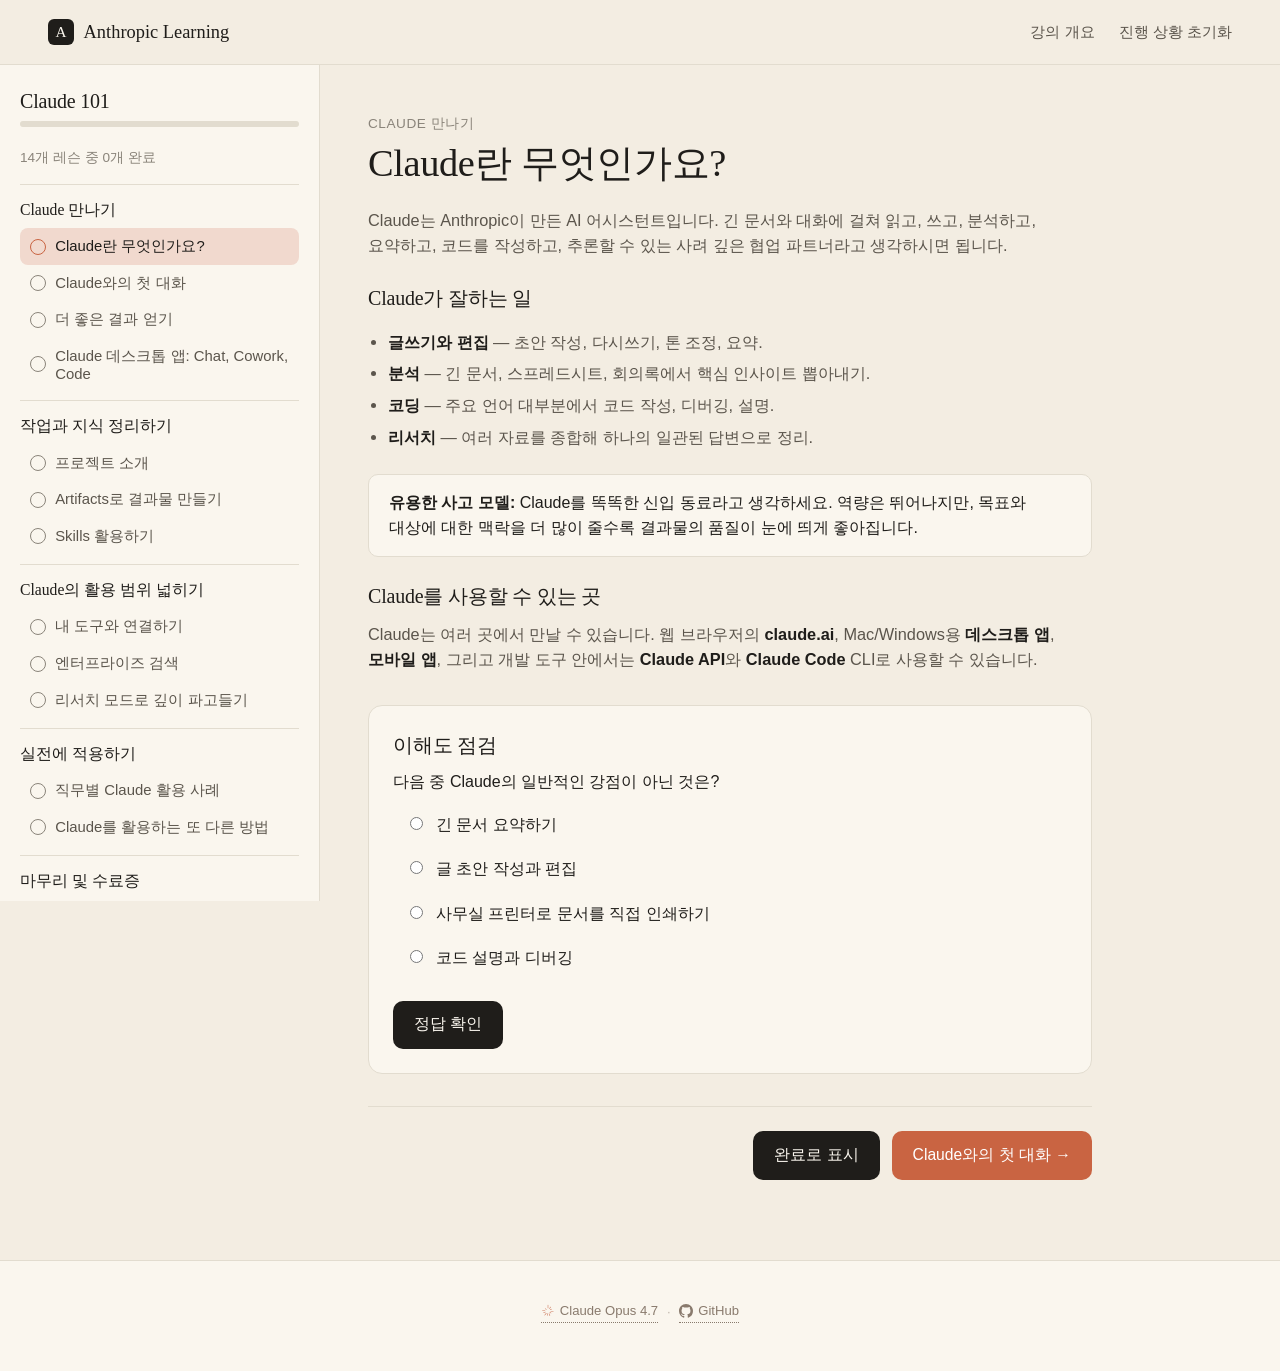
==== course.html @ cd1fbd29 "Initial commit: Claude 101 Korean course site A static, self-paced Korean introduction to using Clau" ====
<!doctype html>
<html lang="ko">
<head>
  <meta charset="utf-8" />
  <meta name="viewport" content="width=device-width, initial-scale=1" />
  <title>Claude 101 — 강의</title>
  <link rel="stylesheet" href="css/styles.css" />
</head>
<body>
  <header class="nav">
    <a class="brand" href="index.html">
      <span class="brand-mark">A</span>
      <span>Anthropic Learning</span>
    </a>
    <nav class="nav-links">
      <a href="index.html">강의 개요</a>
      <a href="#" id="reset-progress" title="모든 진행 상황 초기화">진행 상황 초기화</a>
    </nav>
  </header>

  <main class="player">
    <aside class="sidebar" id="sidebar">
      <h2>Claude 101</h2>
      <div class="progress" aria-label="강의 진행률"><span id="progress-bar"></span></div>
      <div class="progress-text" id="progress-text">13개 레슨 중 0개 완료</div>
      <!-- js/app.js에서 채워집니다 -->
    </aside>

    <section class="lesson" id="lesson-pane">
      <!-- js/app.js에서 채워집니다 -->
    </section>
  </main>

  <footer>
    <div class="foot-mini">
      <a href="https://www.anthropic.com/news/claude-opus-4-7" target="_blank" rel="noopener" aria-label="Claude Opus 4.7 발표 페이지">
        <svg width="14" height="14" viewBox="0 0 100 100" fill="#cc785c" aria-hidden="true">
          <g>
            <rect x="48" y="6" width="4" height="24" rx="2"/>
            <rect x="48" y="14" width="4" height="18" rx="2" transform="rotate(33 50 50)"/>
            <rect x="48" y="20" width="4" height="14" rx="2" transform="rotate(62 50 50)"/>
            <rect x="48" y="10" width="4" height="22" rx="2" transform="rotate(95 50 50)"/>
            <rect x="48" y="22" width="4" height="14" rx="2" transform="rotate(125 50 50)"/>
            <rect x="48" y="12" width="4" height="20" rx="2" transform="rotate(158 50 50)"/>
            <rect x="48" y="16" width="4" height="18" rx="2" transform="rotate(190 50 50)"/>
            <rect x="48" y="10" width="4" height="22" rx="2" transform="rotate(218 50 50)"/>
            <rect x="48" y="14" width="4" height="18" rx="2" transform="rotate(248 50 50)"/>
            <rect x="48" y="8" width="4" height="22" rx="2" transform="rotate(278 50 50)"/>
            <rect x="48" y="22" width="4" height="14" rx="2" transform="rotate(310 50 50)"/>
          </g>
        </svg>
        Claude Opus 4.7
      </a>
      <span class="sep">·</span>
      <a href="https://github.com/tchung1970/claude-101" target="_blank" rel="noopener" aria-label="GitHub 저장소">
        <svg width="14" height="14" viewBox="0 0 16 16" fill="currentColor" aria-hidden="true">
          <path d="M8 0C3.58 0 0 3.58 0 8c0 3.54 2.29 6.53 5.47 7.59.4.07.55-.17.55-.38 0-.19-.01-.82-.01-1.49-2.01.37-2.53-.49-2.69-.94-.09-.23-.48-.94-.82-1.13-.28-.15-.68-.52-.01-.53.63-.01 1.08.58 1.23.82.72 1.21 1.87.87 2.33.66.07-.52.28-.87.51-1.07-1.78-.2-3.64-.89-3.64-3.95 0-.87.31-1.59.82-2.15-.08-.2-.36-1.02.08-2.12 0 0 .67-.21 2.2.82.64-.18 1.32-.27 2-.27.68 0 1.36.09 2 .27 1.53-1.04 2.2-.82 2.2-.82.44 1.1.16 1.92.08 2.12.51.56.82 1.27.82 2.15 0 3.07-1.87 3.75-3.65 3.95.29.25.54.73.54 1.48 0 1.07-.01 1.93-.01 2.2 0 .21.15.46.55.38A8.012 8.012 0 0 0 16 8c0-4.42-3.58-8-8-8z"/>
        </svg>
        GitHub
      </a>
    </div>
  </footer>

  <script src="js/curriculum.js"></script>
  <script src="js/app.js"></script>
</body>
</html>
---- css/styles.css ----
/* ---------- Design tokens ---------- */
:root {
  --bg: #f3ede2;
  --bg-elev: #faf6ee;
  --ink: #1f1d1a;
  --ink-soft: #5b554c;
  --ink-mute: #8a847a;
  --rule: #e2dccf;
  --accent: #c96442;
  --accent-ink: #ffffff;
  --accent-soft: #f1d9ce;
  --ok: #4f7a3d;
  --shadow: 0 1px 2px rgba(31, 29, 26, 0.04), 0 8px 24px rgba(31, 29, 26, 0.06);
  --radius: 14px;
  --serif: "Tiempos Headline", "Cormorant Garamond", Georgia, "Apple SD Gothic Neo", "Noto Serif KR", "Times New Roman", serif;
  --sans: -apple-system, BlinkMacSystemFont, "Apple SD Gothic Neo", "Pretendard", "Noto Sans KR", "Inter", "Segoe UI", "Malgun Gothic", Roboto, Helvetica, Arial, sans-serif;
}

/* Tighten line-height slightly for Korean text — hangul renders taller than Latin */
:lang(ko) { word-break: keep-all; line-break: strict; }

/* ---------- Reset / base ---------- */
*, *::before, *::after { box-sizing: border-box; }
html, body { margin: 0; padding: 0; }
body {
  background: var(--bg);
  color: var(--ink);
  font-family: var(--sans);
  font-size: 16px;
  line-height: 1.55;
  -webkit-font-smoothing: antialiased;
  -moz-osx-font-smoothing: grayscale;
}
a { color: var(--accent); text-decoration: none; }
a:hover { text-decoration: underline; }
img { max-width: 100%; display: block; }
button { font-family: inherit; cursor: pointer; }

h1, h2, h3, h4 { font-family: var(--serif); font-weight: 500; color: var(--ink); letter-spacing: -0.01em; }
h1 { font-size: clamp(2.2rem, 4vw, 3.4rem); line-height: 1.1; margin: 0 0 1rem; }
h2 { font-size: clamp(1.6rem, 2.4vw, 2.1rem); line-height: 1.2; margin: 2rem 0 1rem; }
h3 { font-size: 1.25rem; margin: 1.5rem 0 0.6rem; }
p  { margin: 0 0 1rem; color: var(--ink-soft); }

/* ---------- Top nav ---------- */
.nav {
  display: flex; align-items: center; justify-content: space-between;
  padding: 1.1rem clamp(1.25rem, 4vw, 3rem);
  border-bottom: 1px solid var(--rule);
  background: var(--bg);
  position: sticky; top: 0; z-index: 20;
}
.nav .brand {
  display: flex; align-items: center; gap: 0.6rem;
  font-family: var(--serif); font-size: 1.15rem; color: var(--ink);
}
.nav .brand-mark {
  width: 26px; height: 26px; border-radius: 6px;
  background: var(--ink); color: var(--bg-elev);
  display: grid; place-items: center; font-family: var(--serif); font-size: 0.95rem;
}
.nav .nav-links { display: flex; gap: 1.5rem; align-items: center; }
.nav .nav-links a { color: var(--ink-soft); font-size: 0.95rem; }
.nav .nav-links a:hover { color: var(--ink); text-decoration: none; }

/* ---------- Container ---------- */
.container { max-width: 1120px; margin: 0 auto; padding: 0 clamp(1.25rem, 4vw, 3rem); }
.container-narrow { max-width: 760px; margin: 0 auto; padding: 0 clamp(1.25rem, 4vw, 3rem); }

/* ---------- Buttons ---------- */
.btn {
  display: inline-flex; align-items: center; gap: 0.45rem;
  padding: 0.8rem 1.25rem; border-radius: 10px;
  border: 1px solid transparent;
  font-size: 0.98rem; font-weight: 500;
  transition: transform 0.05s ease, background 0.15s ease, border-color 0.15s ease;
}
.btn:active { transform: translateY(1px); }
.btn-primary { background: var(--ink); color: var(--bg-elev); }
.btn-primary:hover { background: #2a2722; text-decoration: none; }
.btn-ghost { background: transparent; color: var(--ink); border-color: var(--rule); }
.btn-ghost:hover { background: var(--bg-elev); text-decoration: none; }
.btn-accent { background: var(--accent); color: var(--accent-ink); }
.btn-accent:hover { background: #b3573a; text-decoration: none; }
.btn[disabled] { opacity: 0.5; cursor: not-allowed; }

/* ---------- Landing: hero ---------- */
.hero { padding: clamp(3rem, 7vw, 5.5rem) 0 clamp(2rem, 4vw, 3rem); }
.hero .eyebrow {
  display: inline-block; font-size: 0.8rem; letter-spacing: 0.12em; text-transform: uppercase;
  color: var(--ink-mute); margin-bottom: 1rem;
}
.hero p.lead { font-size: 1.15rem; color: var(--ink-soft); max-width: 60ch; margin-bottom: 1.75rem; }
.hero .cta-row { display: flex; gap: 0.75rem; flex-wrap: wrap; }
.hero .meta {
  display: flex; gap: 2rem; flex-wrap: wrap; margin-top: 2.25rem;
  color: var(--ink-soft); font-size: 0.95rem;
}
.hero .meta strong { color: var(--ink); font-weight: 600; display: block; font-size: 1rem; }

/* ---------- Landing: two-column ---------- */
.landing-grid {
  display: grid; gap: 2.5rem;
  grid-template-columns: 1fr;
  padding-bottom: 4rem;
}
@media (min-width: 900px) {
  .landing-grid { grid-template-columns: 1fr 380px; align-items: start; }
}

/* ---------- Curriculum card (matches screenshot) ---------- */
.curriculum-card {
  background: var(--bg-elev);
  border: 1px solid var(--rule);
  border-radius: var(--radius);
  box-shadow: var(--shadow);
  padding: 1.5rem 1.5rem 1rem;
}
.curriculum-card h3.card-title {
  font-family: var(--serif); font-size: 1.4rem; margin: 0 0 1.25rem; color: var(--ink);
}
.curriculum-card .section-title {
  font-family: var(--serif); font-weight: 500;
  font-size: 1.05rem; color: var(--ink);
  padding: 1rem 0 0.6rem;
}
.curriculum-card ul { list-style: none; padding: 0; margin: 0; }
.curriculum-card li a {
  display: flex; align-items: center; gap: 0.7rem;
  padding: 0.7rem 0; color: var(--ink); font-size: 0.96rem;
  border-top: 1px solid var(--rule);
}
.curriculum-card li:first-child a { border-top: 1px solid var(--rule); }
.curriculum-card li a:hover { color: var(--accent); text-decoration: none; }
.curriculum-card li a .play {
  color: var(--accent); font-size: 0.7rem; line-height: 1;
}

/* ---------- Sections ---------- */
.section { padding: 3rem 0; border-top: 1px solid var(--rule); }
.section h2 { margin-top: 0; }
.feature-grid {
  display: grid; gap: 1.5rem; grid-template-columns: 1fr;
  margin-top: 1.5rem;
}
@media (min-width: 720px) { .feature-grid { grid-template-columns: repeat(3, 1fr); } }
.feature {
  background: var(--bg-elev); border: 1px solid var(--rule);
  border-radius: var(--radius); padding: 1.5rem;
}
.feature h3 { margin-top: 0; }

/* ---------- Footer (matches ai-terms style) ---------- */
footer {
  padding: 40px 0 48px;
  border-top: 1px solid var(--rule);
  background: var(--bg-elev);
  margin-top: 32px;
}
footer .foot-mini {
  text-align: center;
  color: rgba(61, 40, 23, 0.6);
  font-size: 0.82rem;
  display: flex;
  align-items: center;
  justify-content: center;
  gap: 0.55rem;
  flex-wrap: wrap;
}
footer .foot-mini a {
  color: inherit;
  text-decoration: none;
  display: inline-flex;
  align-items: center;
  gap: 0.3rem;
  border-bottom: 1px dotted currentColor;
  padding-bottom: 1px;
  transition: color 0.15s ease;
}
footer .foot-mini a:hover { color: var(--accent); }
footer .foot-mini .sep { opacity: 0.5; }
footer .foot-mini svg { display: block; }

/* ---------- Course player layout ---------- */
.player {
  display: grid; grid-template-columns: 1fr;
  min-height: calc(100vh - 64px);
}
@media (min-width: 960px) {
  .player { grid-template-columns: 320px 1fr; }
}
.sidebar {
  background: var(--bg-elev);
  border-right: 1px solid var(--rule);
  padding: 1.5rem 1.25rem;
  max-height: calc(100vh - 64px);
  overflow-y: auto;
  position: sticky; top: 64px;
}
.sidebar h2 { font-size: 1.25rem; margin: 0 0 0.5rem; }
.progress {
  height: 6px; background: var(--rule); border-radius: 99px; overflow: hidden;
  margin: 0.5rem 0 1.25rem;
}
.progress > span { display: block; height: 100%; background: var(--accent); width: 0; transition: width 0.4s ease; }
.progress-text { font-size: 0.85rem; color: var(--ink-mute); margin-bottom: 1rem; }

.sidebar .section-title {
  font-family: var(--serif); font-size: 0.98rem; color: var(--ink);
  padding: 0.8rem 0 0.4rem; margin-top: 0.6rem;
  border-top: 1px solid var(--rule);
}
.sidebar .section-title:first-of-type { border-top: 0; margin-top: 0; }
.sidebar ul { list-style: none; padding: 0; margin: 0 0 0.5rem; }
.sidebar li button {
  width: 100%; text-align: left;
  background: transparent; border: 0; padding: 0.55rem 0.6rem;
  border-radius: 8px; color: var(--ink-soft); font-size: 0.93rem;
  display: flex; align-items: center; gap: 0.6rem;
}
.sidebar li button:hover { background: var(--bg); color: var(--ink); }
.sidebar li button.active { background: var(--accent-soft); color: var(--ink); font-weight: 500; }
.sidebar li button .check {
  width: 16px; height: 16px; border-radius: 50%;
  border: 1.5px solid var(--ink-mute);
  display: grid; place-items: center; font-size: 10px; color: transparent;
  flex-shrink: 0;
}
.sidebar li button.done .check { background: var(--ok); border-color: var(--ok); color: white; }
.sidebar li button.active .check { border-color: var(--accent); }

/* ---------- Lesson content ---------- */
.lesson { padding: clamp(1.5rem, 4vw, 3rem) clamp(1.25rem, 4vw, 3rem); max-width: 820px; }
.lesson .crumb { color: var(--ink-mute); font-size: 0.85rem; letter-spacing: 0.04em; text-transform: uppercase; margin-bottom: 0.5rem; }
.lesson h1 { font-size: clamp(1.8rem, 3vw, 2.5rem); margin-bottom: 1.5rem; }
.lesson .body p, .lesson .body li { color: var(--ink-soft); font-size: 1.02rem; }
.lesson .body ul, .lesson .body ol { padding-left: 1.25rem; }
.lesson .body li { margin-bottom: 0.4rem; }
.lesson .body strong { color: var(--ink); }
.lesson .body blockquote {
  border-left: 3px solid var(--accent);
  padding: 0.25rem 0 0.25rem 1rem; margin: 1.25rem 0;
  color: var(--ink); background: var(--bg-elev);
  border-radius: 0 8px 8px 0;
}
.lesson .body code {
  background: var(--bg-elev); border: 1px solid var(--rule);
  padding: 0.1rem 0.35rem; border-radius: 4px; font-size: 0.92em;
}
.callout {
  background: var(--bg-elev); border: 1px solid var(--rule);
  border-radius: 10px; padding: 1rem 1.25rem; margin: 1.5rem 0;
}
.callout strong { color: var(--ink); }

/* ---------- Quiz ---------- */
.quiz {
  background: var(--bg-elev); border: 1px solid var(--rule);
  border-radius: var(--radius); padding: 1.5rem; margin: 2rem 0 1rem;
}
.quiz h3 { margin-top: 0; }
.quiz .q { margin-bottom: 1.25rem; }
.quiz .q p { color: var(--ink); font-weight: 500; margin-bottom: 0.5rem; }
.quiz label {
  display: flex; align-items: flex-start; gap: 0.6rem;
  padding: 0.55rem 0.7rem; border-radius: 8px; cursor: pointer;
  border: 1px solid transparent;
}
.quiz label:hover { background: var(--bg); }
.quiz label input { margin-top: 0.25rem; }
.quiz label.correct { background: rgba(79, 122, 61, 0.12); border-color: var(--ok); }
.quiz label.incorrect { background: rgba(201, 100, 66, 0.12); border-color: var(--accent); }
.quiz .feedback { margin-top: 0.5rem; font-size: 0.92rem; color: var(--ink-soft); display: none; }
.quiz .feedback.show { display: block; }

.lesson-footer {
  display: flex; justify-content: space-between; align-items: center;
  margin-top: 2rem; padding-top: 1.5rem; border-top: 1px solid var(--rule); gap: 0.75rem;
}

/* ---------- Certificate ---------- */
.cert {
  background: var(--bg-elev); border: 1px solid var(--rule);
  border-radius: var(--radius); padding: 3rem 2rem;
  text-align: center; box-shadow: var(--shadow);
  margin: 2rem 0;
}
.cert .seal {
  width: 80px; height: 80px; border-radius: 50%;
  background: var(--ink); color: var(--bg-elev);
  display: grid; place-items: center; margin: 0 auto 1.25rem;
  font-family: var(--serif); font-size: 1.5rem;
}
.cert h1 { font-size: 2.2rem; margin-bottom: 0.5rem; }
.cert .recipient { font-family: var(--serif); font-size: 1.6rem; color: var(--ink); margin: 1rem 0; }
.cert .meta-line { color: var(--ink-mute); font-size: 0.9rem; }
.cert.locked { opacity: 0.55; }

/* ---------- Utility ---------- */
.row { display: flex; gap: 0.75rem; align-items: center; flex-wrap: wrap; }
.muted { color: var(--ink-mute); }
.spacer { height: 1.5rem; }
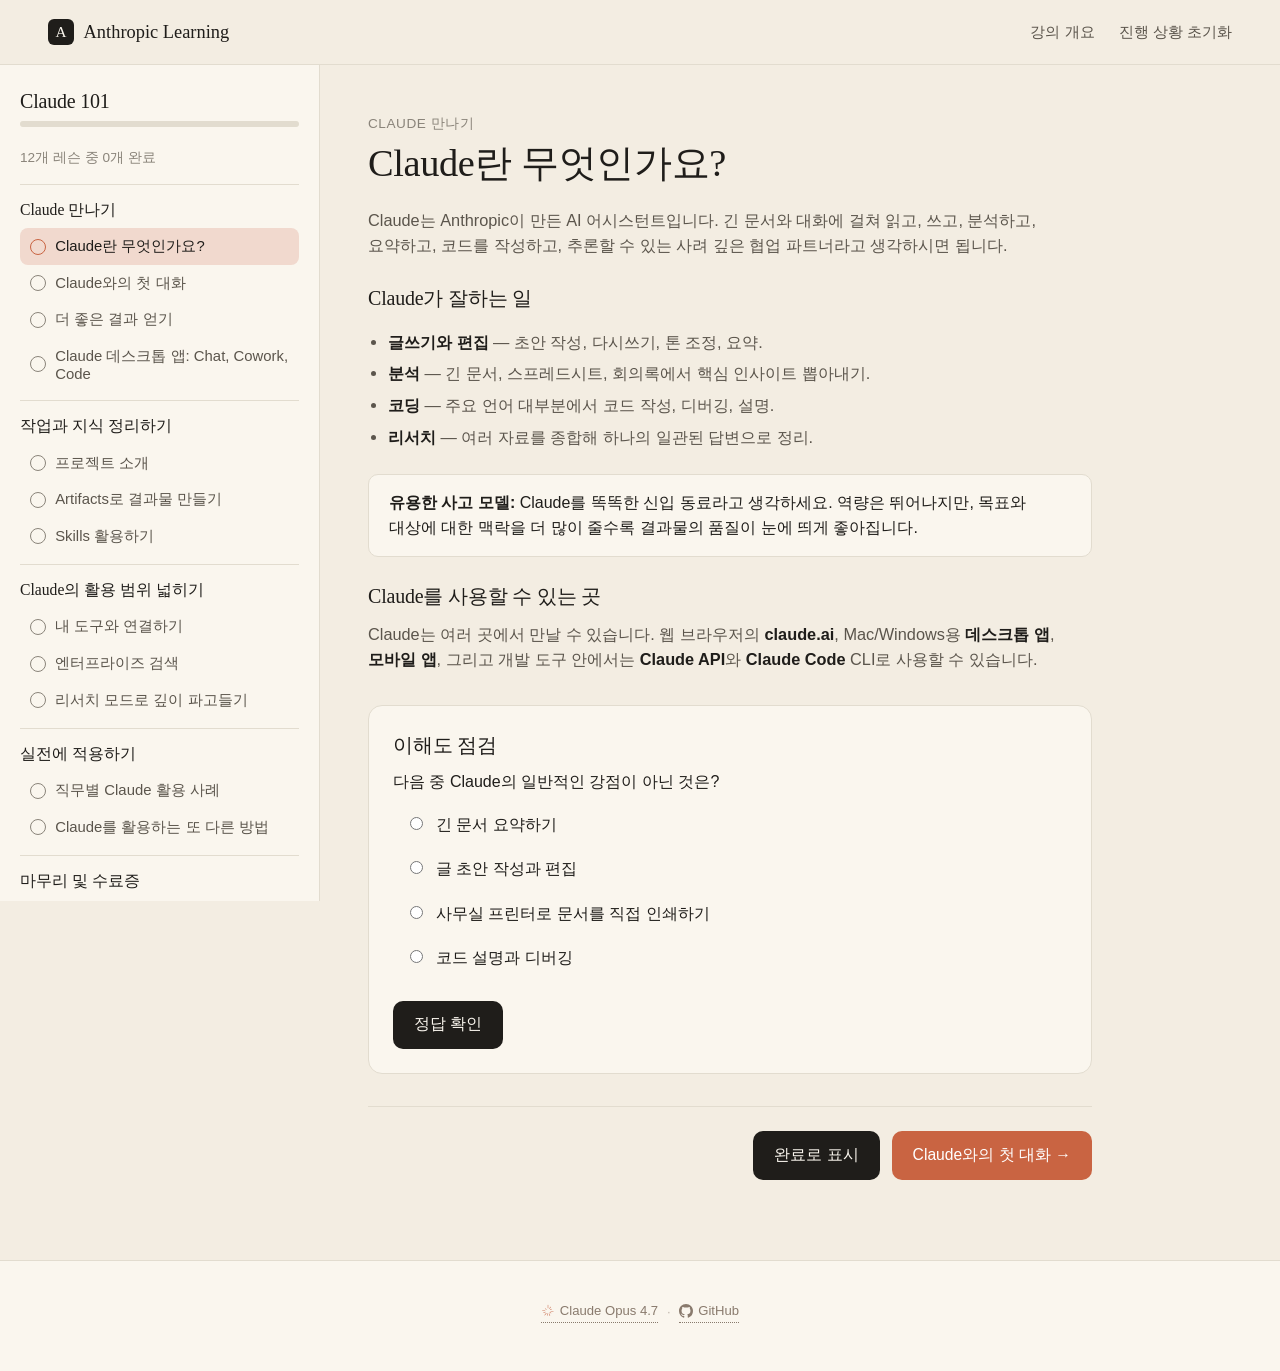
==== commit bd25f773: "fix: report 12 lessons, not 13 — exclude certificate from count The sidebar showed "13개 레슨 중 0개 완료" " ====
--- a/course.html
+++ b/course.html
@@ -22,7 +22,7 @@
     <aside class="sidebar" id="sidebar">
       <h2>Claude 101</h2>
       <div class="progress" aria-label="강의 진행률"><span id="progress-bar"></span></div>
-      <div class="progress-text" id="progress-text">13개 레슨 중 0개 완료</div>
+      <div class="progress-text" id="progress-text">12개 레슨 중 0개 완료</div>
       <!-- js/app.js에서 채워집니다 -->
     </aside>
 
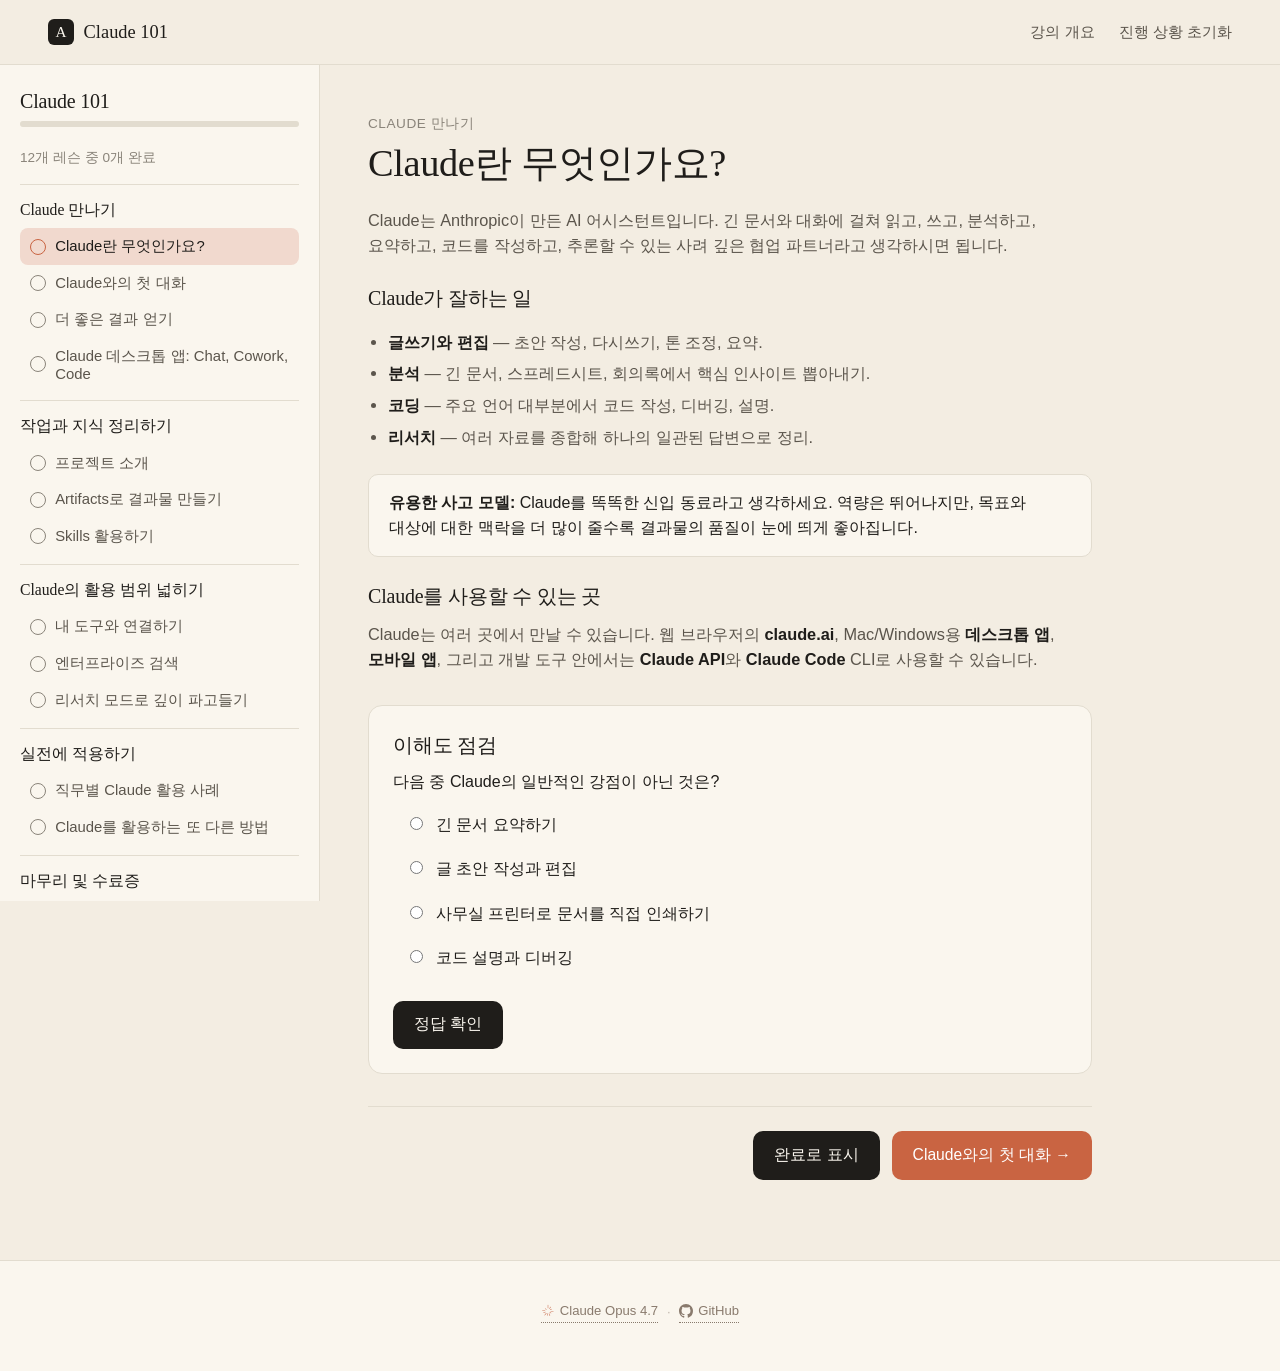
==== commit 69f9f691: "ui: rename nav brand to "Claude 101" The site IS Claude 101 — having the nav say "Anthropic Learning" ====
--- a/course.html
+++ b/course.html
@@ -10,7 +10,7 @@
   <header class="nav">
     <a class="brand" href="index.html">
       <span class="brand-mark">A</span>
-      <span>Anthropic Learning</span>
+      <span>Claude 101</span>
     </a>
     <nav class="nav-links">
       <a href="index.html">강의 개요</a>
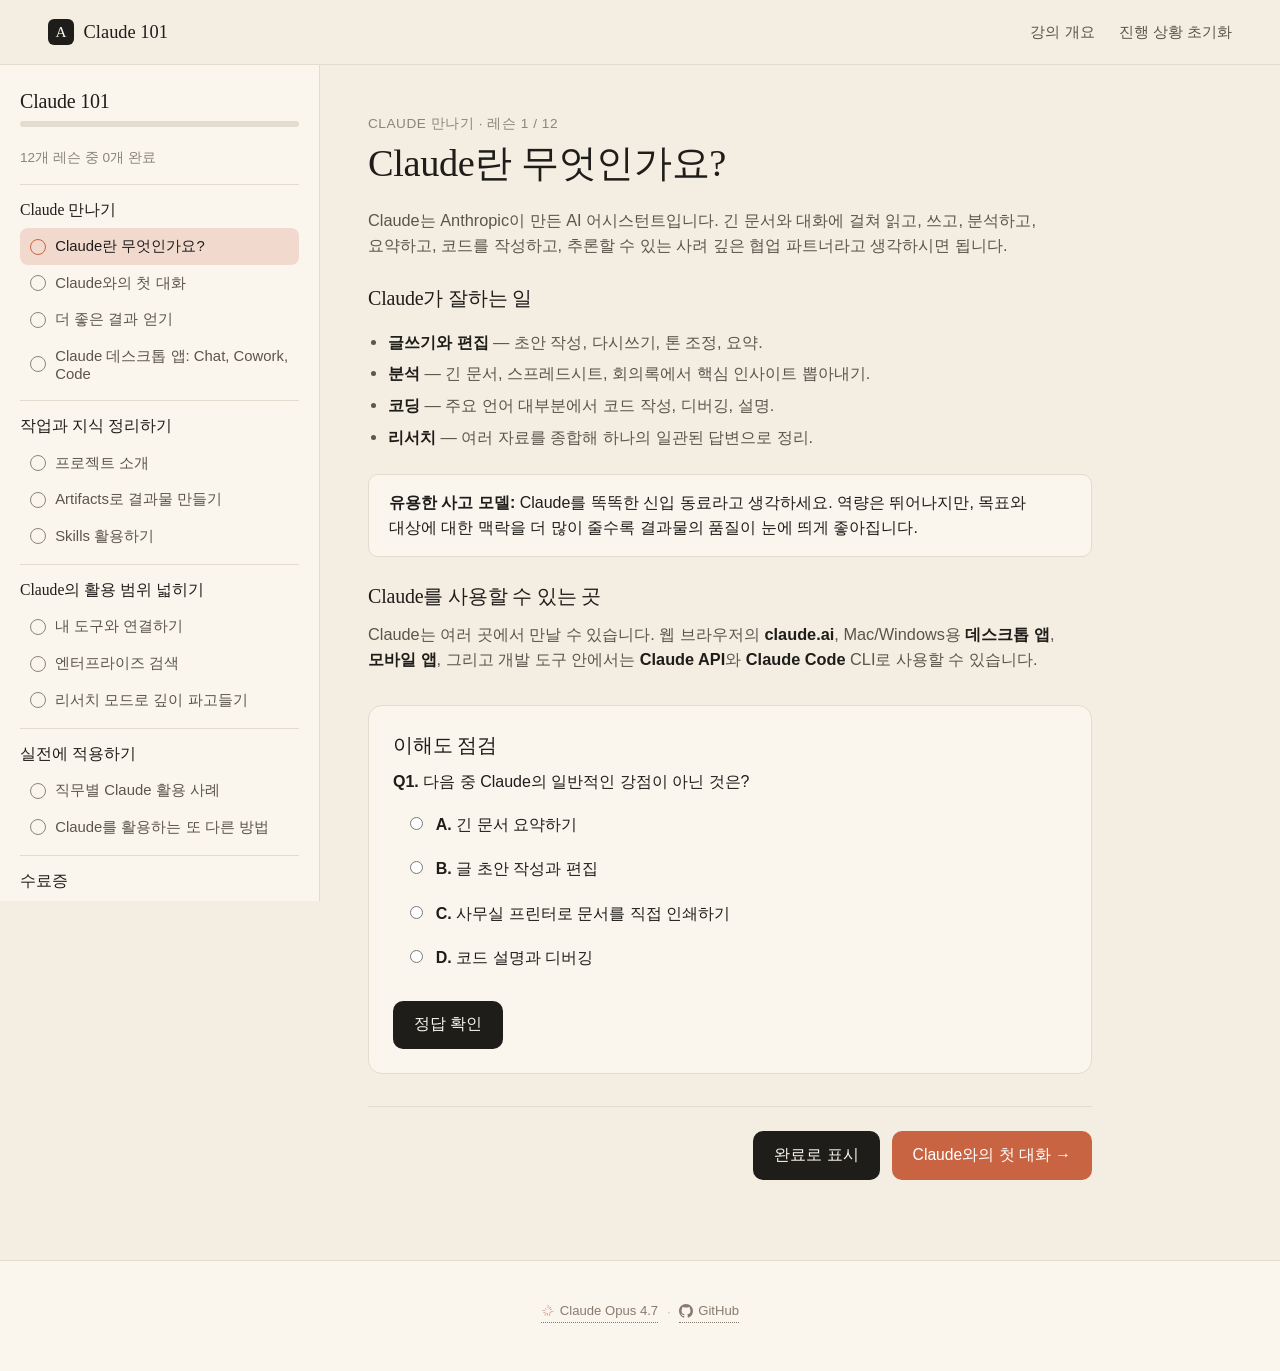
==== commit 1e83d560: "feat: add og.png social preview image + meta tags Add a 1200×630 OG preview image so Threads / X / i" ====
--- a/course.html
+++ b/course.html
@@ -4,6 +4,19 @@
   <meta charset="utf-8" />
   <meta name="viewport" content="width=device-width, initial-scale=1" />
   <title>Claude 101 — 강의</title>
+  <meta name="description" content="Claude 사용법을 한국어로 배우는 무료 강의. 12개 레슨과 퀴즈, 수료증까지." />
+  <meta property="og:title" content="Claude 101 — Claude 사용법을 한국어로 배우는 무료 강의" />
+  <meta property="og:description" content="기본 사용법부터 프로젝트, Skills, 워크플로까지 한 번에 정리했습니다. 12개 레슨과 퀴즈, 수료증까지." />
+  <meta property="og:type" content="website" />
+  <meta property="og:url" content="https://ai.tchung.org/claude-101/course.html" />
+  <meta property="og:image" content="https://ai.tchung.org/claude-101/og.png" />
+  <meta property="og:image:width" content="1200" />
+  <meta property="og:image:height" content="630" />
+  <meta property="og:image:alt" content="Claude 101 — Claude 사용법을 한국어로 스스로 익히는 강의" />
+  <meta name="twitter:card" content="summary_large_image" />
+  <meta name="twitter:title" content="Claude 101 — Claude 사용법을 한국어로 배우는 무료 강의" />
+  <meta name="twitter:description" content="기본 사용법부터 프로젝트, Skills, 워크플로까지 한 번에 정리했습니다." />
+  <meta name="twitter:image" content="https://ai.tchung.org/claude-101/og.png" />
   <link rel="stylesheet" href="css/styles.css" />
 </head>
 <body>
